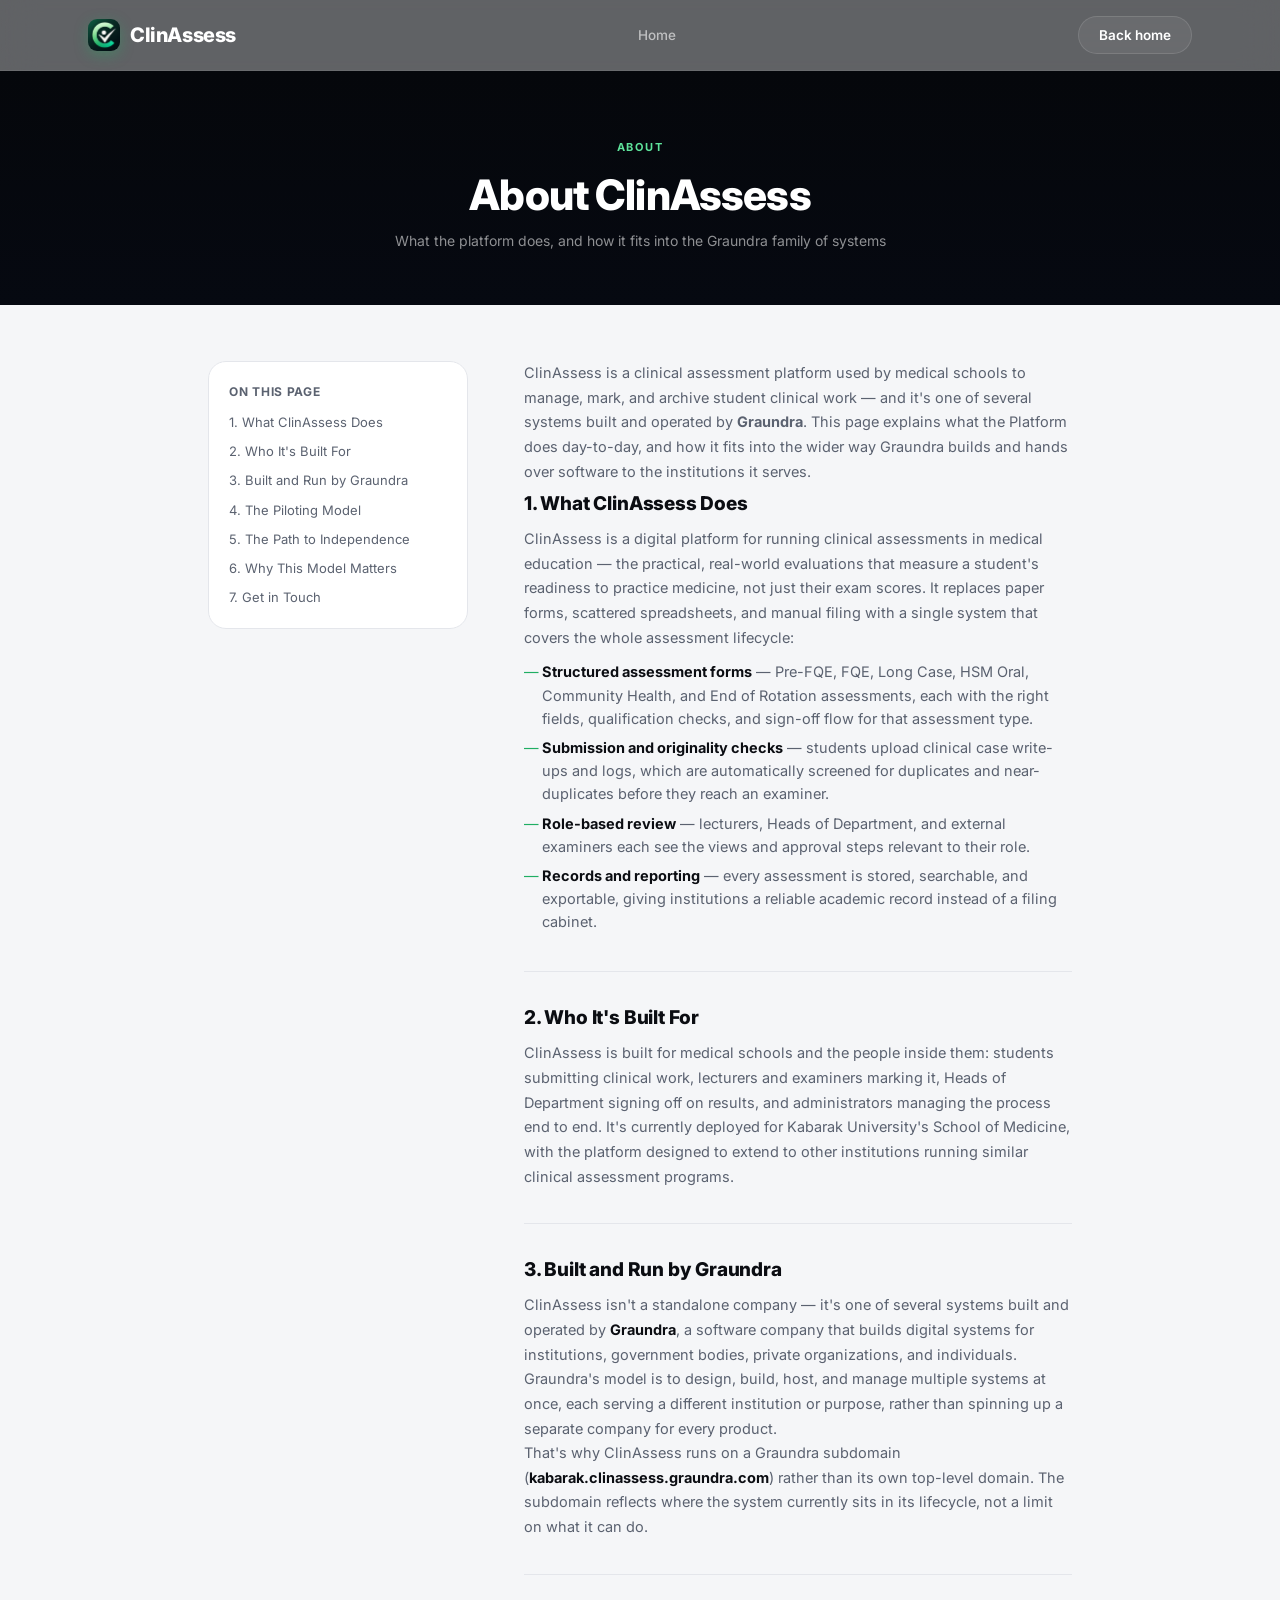
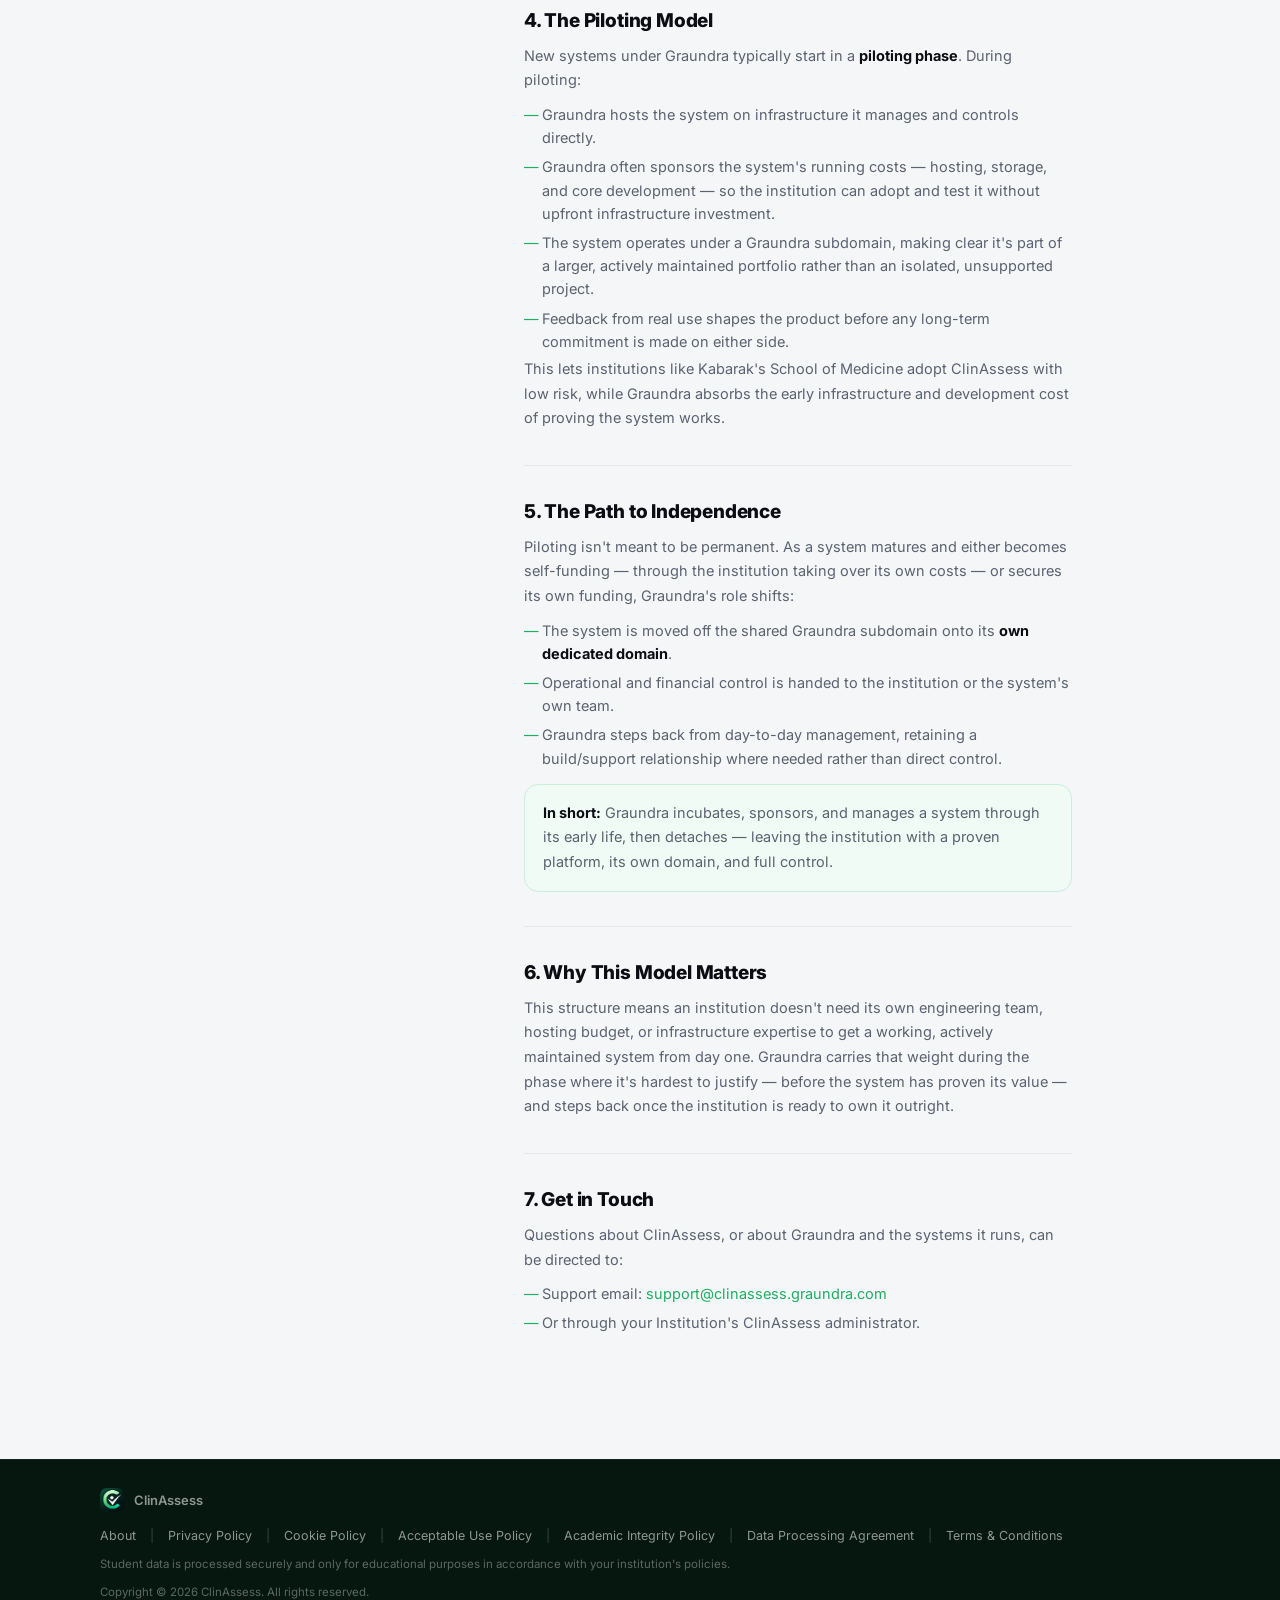
==== about.html @ 8326baac "Add files via upload" ====
<!DOCTYPE html>
  <html lang="en">
  <head>
  <meta charset="UTF-8">
  <meta name="viewport" content="width=device-width, initial-scale=1.0">
  <title>About — ClinAssess</title>
  <link rel="preconnect" href="https://fonts.googleapis.com">
  <link rel="preconnect" href="https://fonts.gstatic.com" crossorigin>
  <link href="https://fonts.googleapis.com/css2?family=Inter:wght@400;500;600;700;800&display=swap" rel="stylesheet">
  <style>
    :root{
    --bg:#05070B;
    --navy-1:#07130D;
    --navy-2:#0B2118;
    --violet:#1FAE63;
    --blue:#1FAE63;
    --cyan:#5EE39B;
    --paper:#F5F6F8;
    --paper-card:#FFFFFF;
    --ink:#0B0D12;
    --ink-soft:#5B6270;
    --line:#E4E6EB;
    --line-dark:rgba(255,255,255,.09);
    --white:#FFFFFF;
    --success:#33D17A;
  }
    
    *{margin:0;padding:0;box-sizing:border-box;}
    html{scroll-behavior:smooth;}
    body{font-family:'Inter',system-ui,sans-serif;background:var(--paper);color:var(--ink);-webkit-font-smoothing:antialiased;}
    a{color:var(--blue); text-decoration:none;}
    a:hover{text-decoration:underline;}
    ul{list-style:none;}
    header{position:sticky; top:0; z-index:60; background:rgba(5,7,11,.62); backdrop-filter:blur(18px) saturate(160%); -webkit-backdrop-filter:blur(18px) saturate(160%); border-bottom:1px solid rgba(255,255,255,.06);}
    .nav{max-width:1160px; margin:0 auto; display:flex; align-items:center; justify-content:space-between; padding:16px 28px;}
    .brand{display:flex; align-items:center; gap:10px;}
    .brand .mark{width:32px; height:32px; border-radius:9px; overflow:hidden; display:flex; align-items:center; justify-content:center; box-shadow:0 4px 14px rgba(31,174,99,.35);}
    .brand .mark img{width:100%; height:100%; object-fit:cover;}
    .brand .name{font-weight:800; font-size:20px; color:#fff; letter-spacing:-0.02em;}
    .nav-links{display:flex; align-items:center; gap:36px;}
    .nav-links a{font-size:13.5px; font-weight:500; color:rgba(255,255,255,.6); transition:color .15s; text-decoration:none;}
    .nav-links a:hover{color:#fff; text-decoration:none;}
    .btn{display:inline-flex; align-items:center; gap:8px; padding:10px 20px; border-radius:100px; font-weight:600; font-size:13.5px; border:1px solid transparent; cursor:pointer; transition:transform .18s ease, box-shadow .18s ease, background .18s ease, border-color .18s ease; text-decoration:none;}
    .btn-ghost-dark{background:rgba(255,255,255,.06); border-color:rgba(255,255,255,.12); color:#fff;}
    .btn-ghost-dark:hover{background:rgba(255,255,255,.1); border-color:rgba(255,255,255,.22); text-decoration:none;}
    .legal-hero{background:linear-gradient(180deg, var(--bg) 0%, #060911 100%); color:#fff; padding:64px 28px 56px; text-align:center;}
    .legal-hero .label{color:var(--cyan); font-size:11px; font-weight:700; letter-spacing:.16em; text-transform:uppercase;}
    .legal-hero h1{font-size:clamp(28px,4vw,42px); font-weight:800; letter-spacing:-0.02em; margin-top:14px;}
    .legal-hero p{margin-top:12px; color:rgba(255,255,255,.55); font-size:14px;}
    .legal-wrap{max-width:920px; margin:0 auto; padding:56px 28px 120px; display:grid; grid-template-columns:260px 1fr; gap:56px; align-items:start;}
    .legal-toc{position:sticky; top:96px; background:var(--paper-card); border:1px solid var(--line); border-radius:18px; padding:22px 20px;}
    .legal-toc b{display:block; font-size:12px; font-weight:700; letter-spacing:.06em; text-transform:uppercase; color:var(--ink-soft); margin-bottom:12px;}
    .legal-toc ul{display:flex; flex-direction:column; gap:9px; max-height:60vh; overflow-y:auto;}
    .legal-toc a{font-size:13px; color:var(--ink-soft); text-decoration:none; line-height:1.4;}
    .legal-toc a:hover{color:var(--blue);}
    .legal-content{min-width:0;}
    .legal-section{padding-bottom:34px; border-bottom:1px solid var(--line); margin-bottom:34px;}
    .legal-section:last-child{border-bottom:none; margin-bottom:0; padding-bottom:0;}
    .legal-section h2{font-size:19px; font-weight:800; letter-spacing:-0.01em; margin-bottom:12px; scroll-margin-top:96px;}
    .legal-section p{font-size:14.5px; line-height:1.7; color:var(--ink-soft);}
    .legal-section ul{margin:10px 0 4px; display:flex; flex-direction:column; gap:6px;}
    .legal-section li{font-size:14.5px; line-height:1.6; color:var(--ink-soft); padding-left:18px; position:relative;}
    .legal-section li::before{content:"—"; position:absolute; left:0; color:var(--blue);}
    .legal-section b{color:var(--ink); font-weight:700;}
    .callout{background:#F0FBF5; border:1px solid #C9EFDA; border-radius:14px; padding:16px 18px; font-size:13.5px; color:var(--ink-soft); line-height:1.6; margin-top:14px;}
    .callout b{color:var(--ink);}
    footer{padding:28px 28px 22px; background:#06170f; border-top:1px solid rgba(255,255,255,.06);}
    .footer-inner{max-width:1080px; margin:0 auto; display:flex; flex-direction:column; gap:14px;}
    .footer-top{display:flex; align-items:center; justify-content:space-between; flex-wrap:wrap; gap:16px;}
    .footer-brand{display:flex; align-items:center; gap:10px;}
    .footer-brand .mark{width:24px; height:24px; border-radius:7px; overflow:hidden; display:flex; align-items:center; justify-content:center;}
    .footer-brand .mark img{width:100%; height:100%; object-fit:cover;}
    .footer-brand span{font-size:13px; font-weight:600; color:rgba(255,255,255,.55);}
    .footer-links{display:flex; align-items:center; gap:14px; font-size:12.5px; flex-wrap:wrap; row-gap:8px;}
    .footer-links a{color:rgba(255,255,255,.55); text-decoration:none;}
    .footer-links a:hover{color:rgba(255,255,255,.85);}
    .footer-links .sep{color:rgba(255,255,255,.2);}
    .footer-copy{font-size:11.5px; color:rgba(255,255,255,.35);}
    @media (max-width:800px){
      .legal-wrap{grid-template-columns:1fr;}
      .legal-toc{position:static; max-height:none;}
      .legal-toc ul{max-height:none;}
      .nav-links{display:none;}
      .footer-top{flex-direction:column; align-items:flex-start;}
    }
  
  </style>
  </head>
  <body>

  <header>
  <div class="nav">
    <div class="brand">
      <div class="mark"><img src="[data-uri]" alt="ClinAssess"></div>
      <span class="name">ClinAssess</span>
    </div>
    <nav class="nav-links">
      <a href="/">Home</a>
    </nav>
    <a href="/" class="btn btn-ghost-dark">Back home</a>
  </div>
</header>

  <section class="legal-hero">
    <span class="label">About</span>
    <h1>About ClinAssess</h1>
    <p>What the platform does, and how it fits into the Graundra family of systems</p>
  </section>

  <div class="legal-wrap">
    <aside class="legal-toc">
      <b>On this page</b>
      <ul>
        <li><a href="#what-it-does">1. What ClinAssess Does</a></li>
        <li><a href="#who-its-for">2. Who It's Built For</a></li>
        <li><a href="#graundra">3. Built and Run by Graundra</a></li>
        <li><a href="#piloting-model">4. The Piloting Model</a></li>
        <li><a href="#path-to-independence">5. The Path to Independence</a></li>
        <li><a href="#why-it-matters">6. Why This Model Matters</a></li>
        <li><a href="#contact-about">7. Get in Touch</a></li>
      </ul>
    </aside>
    <main class="legal-content">
      <p style="font-size:14.5px; color:var(--ink-soft); line-height:1.7; margin-bottom:8px;">ClinAssess is a clinical assessment platform used by medical schools to manage, mark, and archive
      student clinical work — and it's one of several systems built and operated by <b>Graundra</b>. This page explains
      what the Platform does day-to-day, and how it fits into the wider way Graundra builds and hands over software
      to the institutions it serves.</p>
      
      <section class="legal-section" id="what-it-does">
        <h2>1. What ClinAssess Does</h2>
        <p>ClinAssess is a digital platform for running clinical assessments in medical education — the practical,
        real-world evaluations that measure a student's readiness to practice medicine, not just their exam scores.
        It replaces paper forms, scattered spreadsheets, and manual filing with a single system that covers the
        whole assessment lifecycle:</p>
        <ul>
          <li><b>Structured assessment forms</b> — Pre-FQE, FQE, Long Case, HSM Oral, Community Health, and End of Rotation assessments, each with the right fields, qualification checks, and sign-off flow for that assessment type.</li>
          <li><b>Submission and originality checks</b> — students upload clinical case write-ups and logs, which are automatically screened for duplicates and near-duplicates before they reach an examiner.</li>
          <li><b>Role-based review</b> — lecturers, Heads of Department, and external examiners each see the views and approval steps relevant to their role.</li>
          <li><b>Records and reporting</b> — every assessment is stored, searchable, and exportable, giving institutions a reliable academic record instead of a filing cabinet.</li>
        </ul>
      </section>

      <section class="legal-section" id="who-its-for">
        <h2>2. Who It's Built For</h2>
        <p>ClinAssess is built for medical schools and the people inside them: students submitting clinical work,
        lecturers and examiners marking it, Heads of Department signing off on results, and administrators managing
        the process end to end. It's currently deployed for Kabarak University's School of Medicine, with the
        platform designed to extend to other institutions running similar clinical assessment programs.</p>
      </section>

      <section class="legal-section" id="graundra">
        <h2>3. Built and Run by Graundra</h2>
        <p>ClinAssess isn't a standalone company — it's one of several systems built and operated by
        <b>Graundra</b>, a software company that builds digital systems for institutions, government bodies,
        private organizations, and individuals. Graundra's model is to design, build, host, and manage multiple
        systems at once, each serving a different institution or purpose, rather than spinning up a separate company
        for every product.</p>
        <p>That's why ClinAssess runs on a Graundra subdomain
        (<b>kabarak.clinassess.graundra.com</b>) rather than its own top-level domain. The subdomain reflects where
        the system currently sits in its lifecycle, not a limit on what it can do.</p>
      </section>

      <section class="legal-section" id="piloting-model">
        <h2>4. The Piloting Model</h2>
        <p>New systems under Graundra typically start in a <b>piloting phase</b>. During piloting:</p>
        <ul>
          <li>Graundra hosts the system on infrastructure it manages and controls directly.</li>
          <li>Graundra often sponsors the system's running costs — hosting, storage, and core development — so the institution can adopt and test it without upfront infrastructure investment.</li>
          <li>The system operates under a Graundra subdomain, making clear it's part of a larger, actively maintained portfolio rather than an isolated, unsupported project.</li>
          <li>Feedback from real use shapes the product before any long-term commitment is made on either side.</li>
        </ul>
        <p>This lets institutions like Kabarak's School of Medicine adopt ClinAssess with low risk, while Graundra
        absorbs the early infrastructure and development cost of proving the system works.</p>
      </section>

      <section class="legal-section" id="path-to-independence">
        <h2>5. The Path to Independence</h2>
        <p>Piloting isn't meant to be permanent. As a system matures and either becomes self-funding — through the
        institution taking over its own costs — or secures its own funding, Graundra's role shifts:</p>
        <ul>
          <li>The system is moved off the shared Graundra subdomain onto its <b>own dedicated domain</b>.</li>
          <li>Operational and financial control is handed to the institution or the system's own team.</li>
          <li>Graundra steps back from day-to-day management, retaining a build/support relationship where needed rather than direct control.</li>
        </ul>
        <p class="callout"><b>In short:</b> Graundra incubates, sponsors, and manages a system through its early
        life, then detaches — leaving the institution with a proven platform, its own domain, and full control.</p>
      </section>

      <section class="legal-section" id="why-it-matters">
        <h2>6. Why This Model Matters</h2>
        <p>This structure means an institution doesn't need its own engineering team, hosting budget, or
        infrastructure expertise to get a working, actively maintained system from day one. Graundra carries that
        weight during the phase where it's hardest to justify — before the system has proven its value — and steps
        back once the institution is ready to own it outright.</p>
      </section>

      <section class="legal-section" id="contact-about">
        <h2>7. Get in Touch</h2>
        <p>Questions about ClinAssess, or about Graundra and the systems it runs, can be directed to:</p>
        <ul>
          <li>Support email: <a href="mailto:support@clinassess.graundra.com">support@clinassess.graundra.com</a></li>
          <li>Or through your Institution's ClinAssess administrator.</li>
        </ul>
      </section>
    </main>
  </div>

  <footer>
    <div class="footer-inner">
      <div class="footer-top">
        <div class="footer-brand">
          <div class="mark"><img src="[data-uri]"></div>
          <span>ClinAssess</span>
        </div>
        <div class="footer-links">
          <a href="/about">About</a>
          <span class="sep">|</span>
          <a href="/privacy">Privacy Policy</a>
          <span class="sep">|</span>
          <a href="/cookies">Cookie Policy</a>
          <span class="sep">|</span>
          <a href="/acceptable-use">Acceptable Use Policy</a>
          <span class="sep">|</span>
          <a href="/academic-integrity">Academic Integrity Policy</a>
          <span class="sep">|</span>
          <a href="/dpa">Data Processing Agreement</a>
          <span class="sep">|</span>
          <a href="/terms">Terms & Conditions</a>
        </div>
      </div>
      <div class="footer-copy">Student data is processed securely and only for educational purposes in accordance with your institution's policies.</div>
      <div class="footer-copy">Copyright &copy; <span id="year"></span> ClinAssess. All rights reserved.</div>
    </div>
  </footer>

  <script>document.getElementById('year').textContent = new Date().getFullYear();</script>
  </body>
  </html>
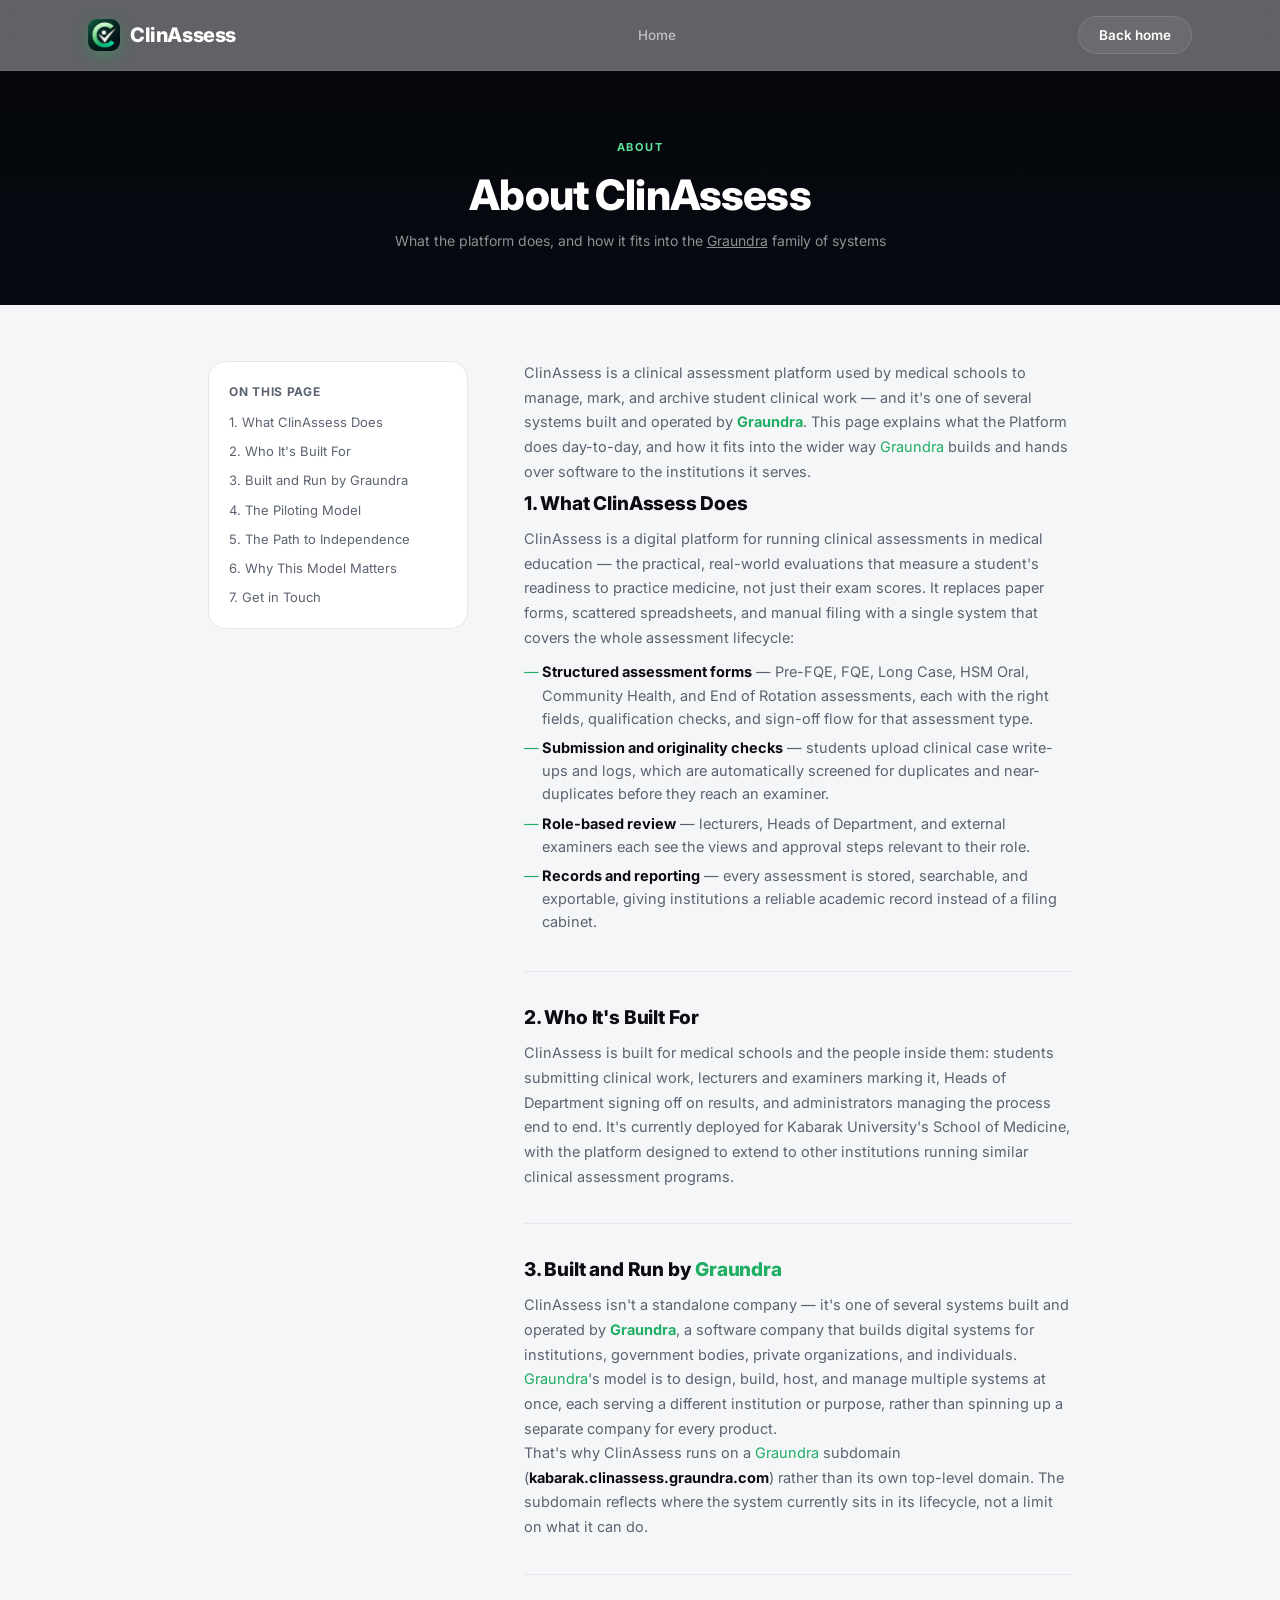
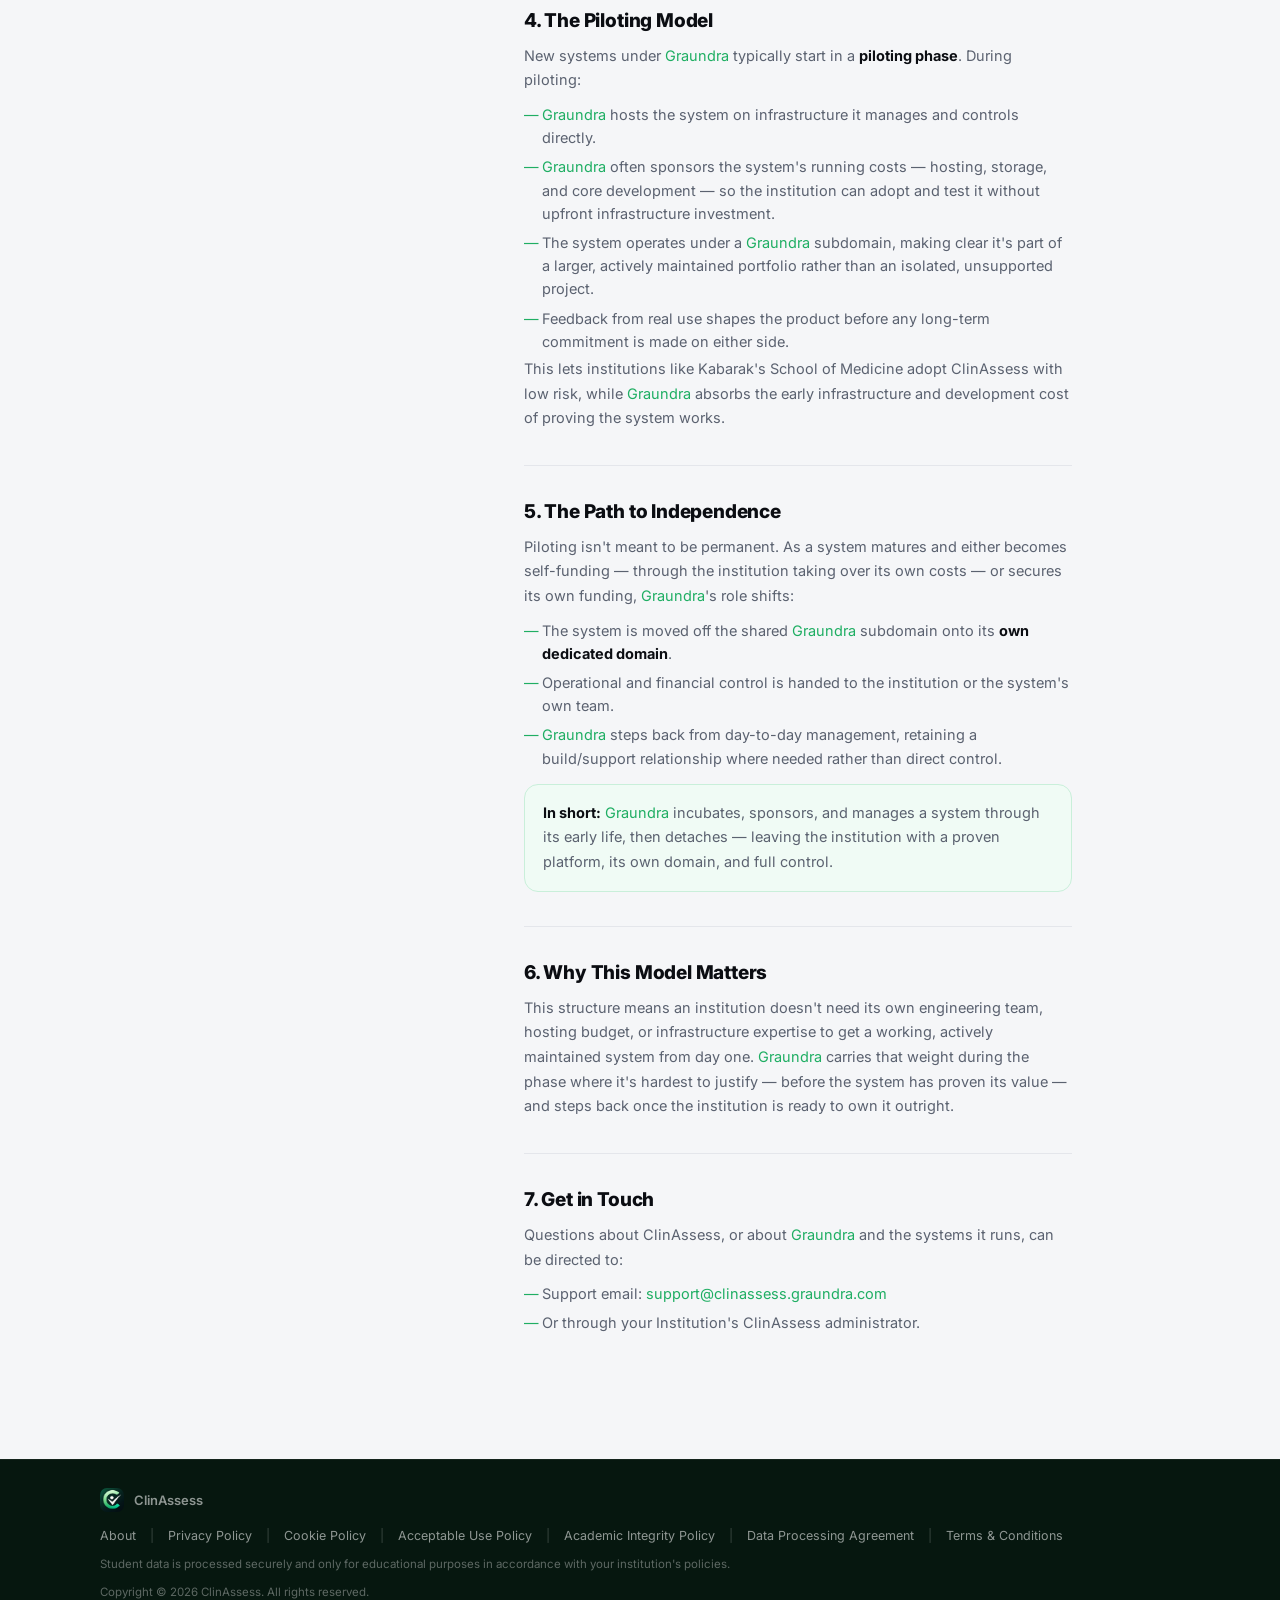
==== commit 0ccea3a9: "Link Graundra mentions to graundra.com" ====
--- a/about.html
+++ b/about.html
@@ -104,7 +104,7 @@
   <section class="legal-hero">
     <span class="label">About</span>
     <h1>About ClinAssess</h1>
-    <p>What the platform does, and how it fits into the Graundra family of systems</p>
+    <p>What the platform does, and how it fits into the <a href="https://graundra.com" style="color:inherit; text-decoration:underline;">Graundra</a> family of systems</p>
   </section>
 
   <div class="legal-wrap">
@@ -122,8 +122,8 @@
     </aside>
     <main class="legal-content">
       <p style="font-size:14.5px; color:var(--ink-soft); line-height:1.7; margin-bottom:8px;">ClinAssess is a clinical assessment platform used by medical schools to manage, mark, and archive
-      student clinical work — and it's one of several systems built and operated by <b>Graundra</b>. This page explains
-      what the Platform does day-to-day, and how it fits into the wider way Graundra builds and hands over software
+      student clinical work — and it's one of several systems built and operated by <b><a href="https://graundra.com" style="color:var(--blue);">Graundra</a></b>. This page explains
+      what the Platform does day-to-day, and how it fits into the wider way <a href="https://graundra.com" style="color:var(--blue);">Graundra</a> builds and hands over software
       to the institutions it serves.</p>
       
       <section class="legal-section" id="what-it-does">
@@ -149,54 +149,54 @@
       </section>
 
       <section class="legal-section" id="graundra">
-        <h2>3. Built and Run by Graundra</h2>
+        <h2>3. Built and Run by <a href="https://graundra.com" style="color:var(--blue);">Graundra</a></h2>
         <p>ClinAssess isn't a standalone company — it's one of several systems built and operated by
-        <b>Graundra</b>, a software company that builds digital systems for institutions, government bodies,
-        private organizations, and individuals. Graundra's model is to design, build, host, and manage multiple
+        <b><a href="https://graundra.com" style="color:var(--blue);">Graundra</a></b>, a software company that builds digital systems for institutions, government bodies,
+        private organizations, and individuals. <a href="https://graundra.com" style="color:var(--blue);">Graundra</a>'s model is to design, build, host, and manage multiple
         systems at once, each serving a different institution or purpose, rather than spinning up a separate company
         for every product.</p>
-        <p>That's why ClinAssess runs on a Graundra subdomain
+        <p>That's why ClinAssess runs on a <a href="https://graundra.com" style="color:var(--blue);">Graundra</a> subdomain
         (<b>kabarak.clinassess.graundra.com</b>) rather than its own top-level domain. The subdomain reflects where
         the system currently sits in its lifecycle, not a limit on what it can do.</p>
       </section>
 
       <section class="legal-section" id="piloting-model">
         <h2>4. The Piloting Model</h2>
-        <p>New systems under Graundra typically start in a <b>piloting phase</b>. During piloting:</p>
-        <ul>
-          <li>Graundra hosts the system on infrastructure it manages and controls directly.</li>
-          <li>Graundra often sponsors the system's running costs — hosting, storage, and core development — so the institution can adopt and test it without upfront infrastructure investment.</li>
-          <li>The system operates under a Graundra subdomain, making clear it's part of a larger, actively maintained portfolio rather than an isolated, unsupported project.</li>
+        <p>New systems under <a href="https://graundra.com" style="color:var(--blue);">Graundra</a> typically start in a <b>piloting phase</b>. During piloting:</p>
+        <ul>
+          <li><a href="https://graundra.com" style="color:var(--blue);">Graundra</a> hosts the system on infrastructure it manages and controls directly.</li>
+          <li><a href="https://graundra.com" style="color:var(--blue);">Graundra</a> often sponsors the system's running costs — hosting, storage, and core development — so the institution can adopt and test it without upfront infrastructure investment.</li>
+          <li>The system operates under a <a href="https://graundra.com" style="color:var(--blue);">Graundra</a> subdomain, making clear it's part of a larger, actively maintained portfolio rather than an isolated, unsupported project.</li>
           <li>Feedback from real use shapes the product before any long-term commitment is made on either side.</li>
         </ul>
-        <p>This lets institutions like Kabarak's School of Medicine adopt ClinAssess with low risk, while Graundra
+        <p>This lets institutions like Kabarak's School of Medicine adopt ClinAssess with low risk, while <a href="https://graundra.com" style="color:var(--blue);">Graundra</a>
         absorbs the early infrastructure and development cost of proving the system works.</p>
       </section>
 
       <section class="legal-section" id="path-to-independence">
         <h2>5. The Path to Independence</h2>
         <p>Piloting isn't meant to be permanent. As a system matures and either becomes self-funding — through the
-        institution taking over its own costs — or secures its own funding, Graundra's role shifts:</p>
-        <ul>
-          <li>The system is moved off the shared Graundra subdomain onto its <b>own dedicated domain</b>.</li>
+        institution taking over its own costs — or secures its own funding, <a href="https://graundra.com" style="color:var(--blue);">Graundra</a>'s role shifts:</p>
+        <ul>
+          <li>The system is moved off the shared <a href="https://graundra.com" style="color:var(--blue);">Graundra</a> subdomain onto its <b>own dedicated domain</b>.</li>
           <li>Operational and financial control is handed to the institution or the system's own team.</li>
-          <li>Graundra steps back from day-to-day management, retaining a build/support relationship where needed rather than direct control.</li>
-        </ul>
-        <p class="callout"><b>In short:</b> Graundra incubates, sponsors, and manages a system through its early
+          <li><a href="https://graundra.com" style="color:var(--blue);">Graundra</a> steps back from day-to-day management, retaining a build/support relationship where needed rather than direct control.</li>
+        </ul>
+        <p class="callout"><b>In short:</b> <a href="https://graundra.com" style="color:var(--blue);">Graundra</a> incubates, sponsors, and manages a system through its early
         life, then detaches — leaving the institution with a proven platform, its own domain, and full control.</p>
       </section>
 
       <section class="legal-section" id="why-it-matters">
         <h2>6. Why This Model Matters</h2>
         <p>This structure means an institution doesn't need its own engineering team, hosting budget, or
-        infrastructure expertise to get a working, actively maintained system from day one. Graundra carries that
+        infrastructure expertise to get a working, actively maintained system from day one. <a href="https://graundra.com" style="color:var(--blue);">Graundra</a> carries that
         weight during the phase where it's hardest to justify — before the system has proven its value — and steps
         back once the institution is ready to own it outright.</p>
       </section>
 
       <section class="legal-section" id="contact-about">
         <h2>7. Get in Touch</h2>
-        <p>Questions about ClinAssess, or about Graundra and the systems it runs, can be directed to:</p>
+        <p>Questions about ClinAssess, or about <a href="https://graundra.com" style="color:var(--blue);">Graundra</a> and the systems it runs, can be directed to:</p>
         <ul>
           <li>Support email: <a href="mailto:support@clinassess.graundra.com">support@clinassess.graundra.com</a></li>
           <li>Or through your Institution's ClinAssess administrator.</li>
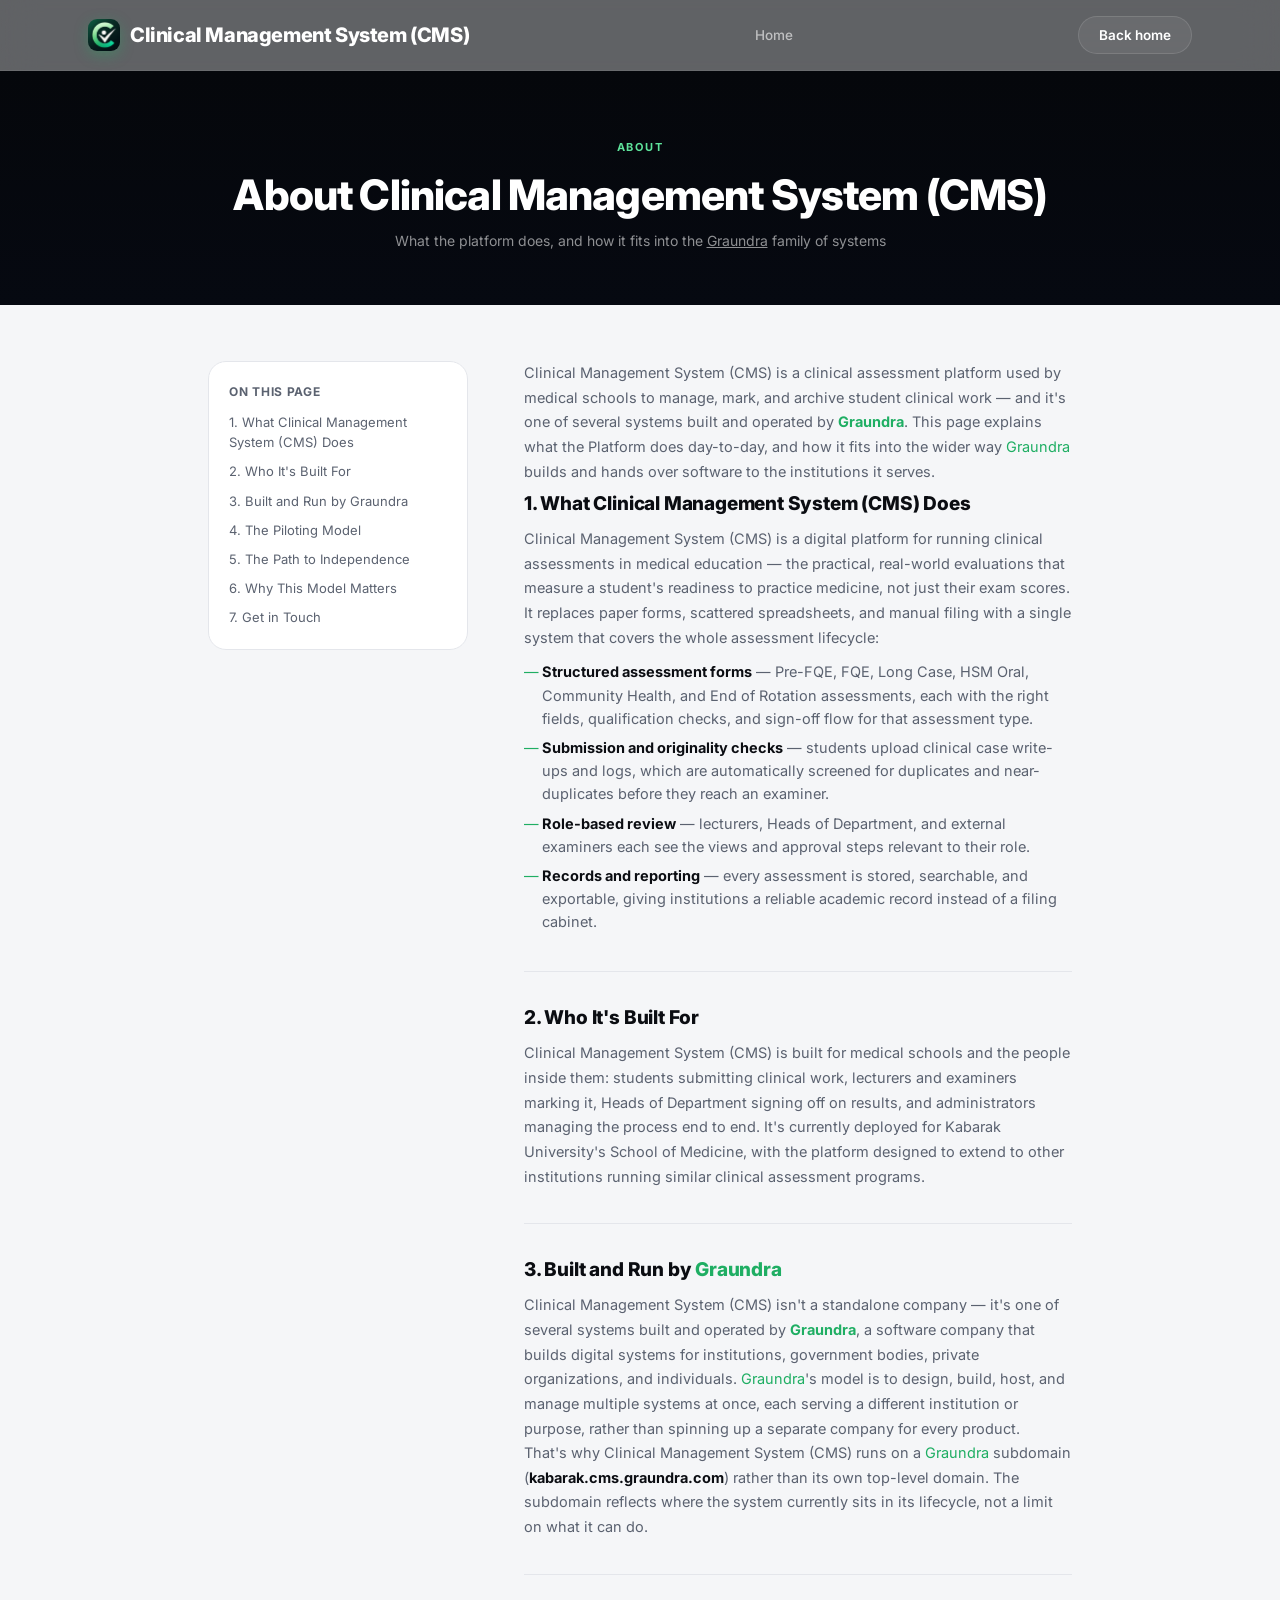
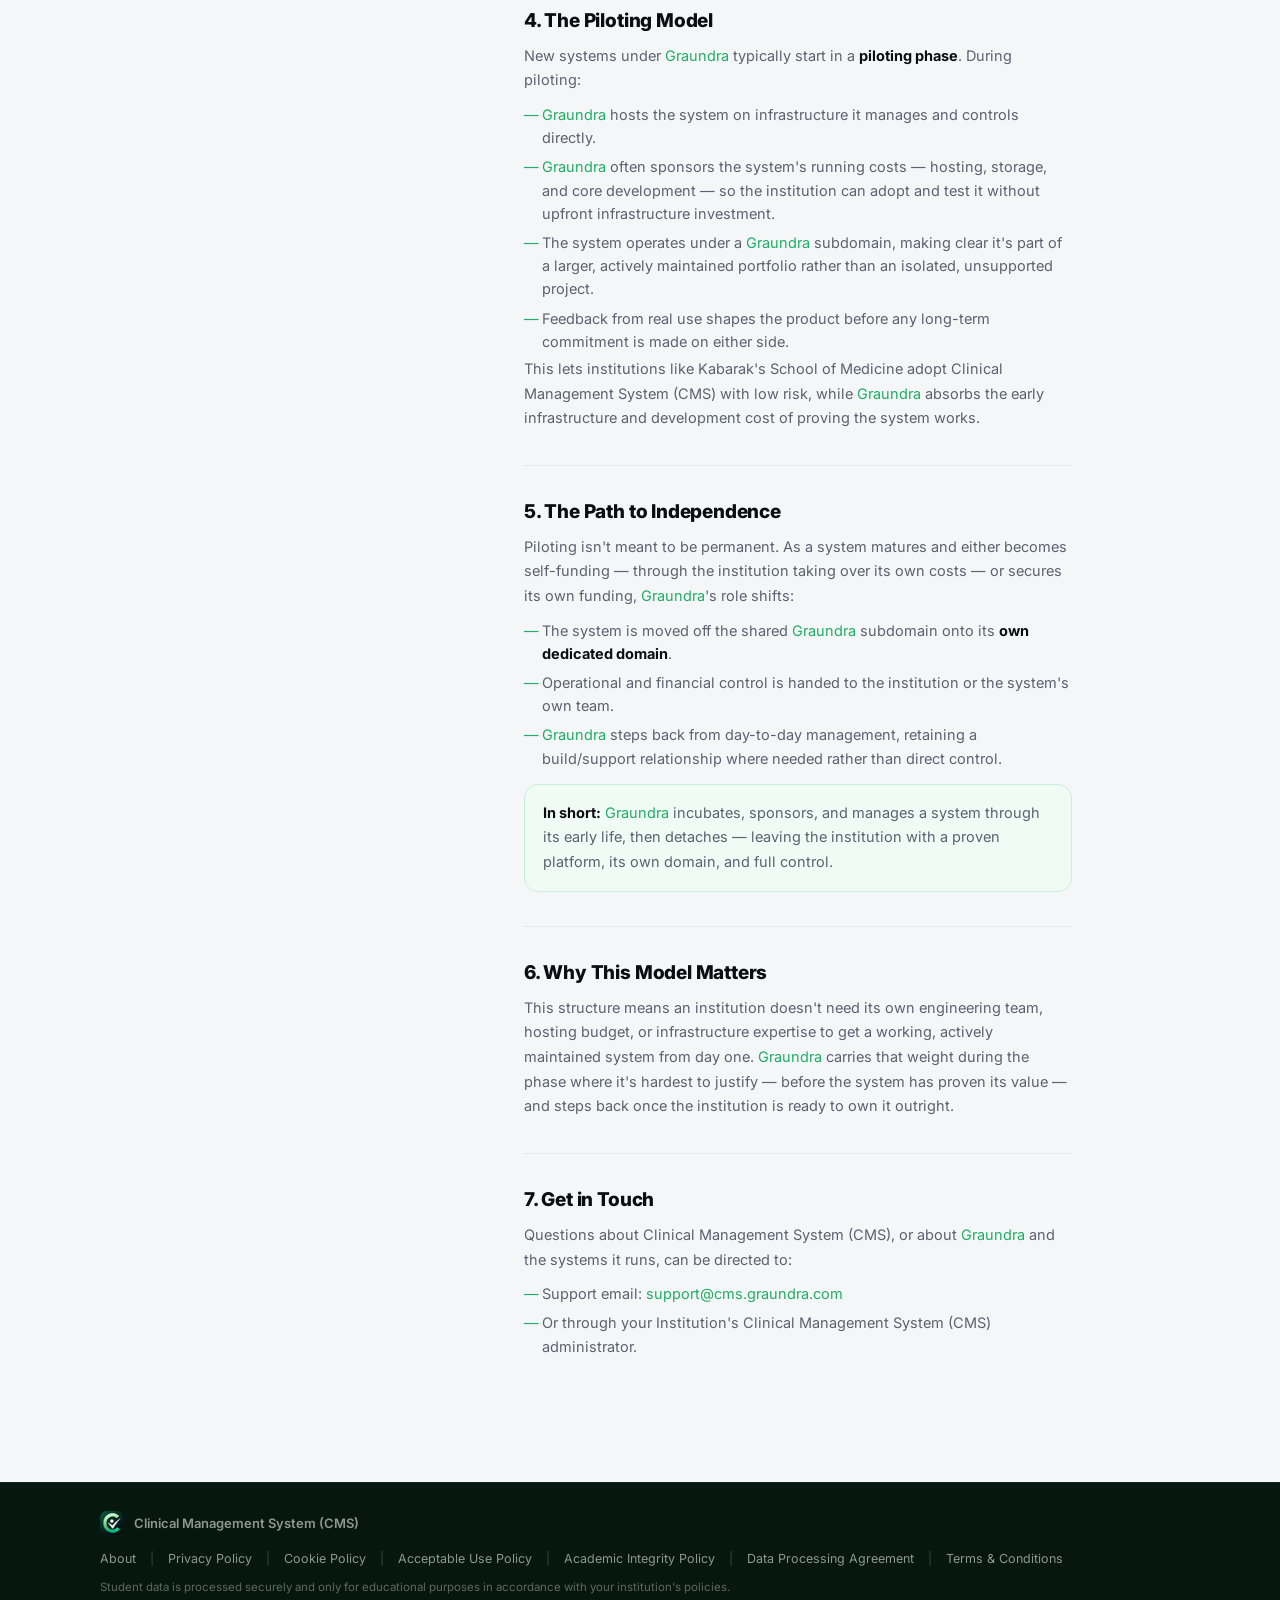
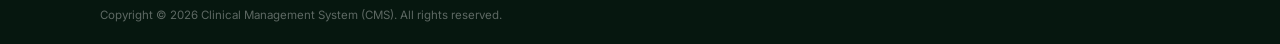
==== commit d0cc1235: "Rebrand: Rename ClinAssess to Clinical Management System (CMS)" ====
--- a/about.html
+++ b/about.html
@@ -3,7 +3,7 @@
   <head>
   <meta charset="UTF-8">
   <meta name="viewport" content="width=device-width, initial-scale=1.0">
-  <title>About — ClinAssess</title>
+  <title>About — Clinical Management System (CMS)</title>
   <link rel="preconnect" href="https://fonts.googleapis.com">
   <link rel="preconnect" href="https://fonts.gstatic.com" crossorigin>
   <link href="https://fonts.googleapis.com/css2?family=Inter:wght@400;500;600;700;800&display=swap" rel="stylesheet">
@@ -91,8 +91,8 @@
   <header>
   <div class="nav">
     <div class="brand">
-      <div class="mark"><img src="[data-uri]" alt="ClinAssess"></div>
-      <span class="name">ClinAssess</span>
+      <div class="mark"><img src="[data-uri]" alt="Clinical Management System (CMS)"></div>
+      <span class="name">Clinical Management System (CMS)</span>
     </div>
     <nav class="nav-links">
       <a href="/">Home</a>
@@ -103,7 +103,7 @@
 
   <section class="legal-hero">
     <span class="label">About</span>
-    <h1>About ClinAssess</h1>
+    <h1>About Clinical Management System (CMS)</h1>
     <p>What the platform does, and how it fits into the <a href="https://graundra.com" style="color:inherit; text-decoration:underline;">Graundra</a> family of systems</p>
   </section>
 
@@ -111,7 +111,7 @@
     <aside class="legal-toc">
       <b>On this page</b>
       <ul>
-        <li><a href="#what-it-does">1. What ClinAssess Does</a></li>
+        <li><a href="#what-it-does">1. What Clinical Management System (CMS) Does</a></li>
         <li><a href="#who-its-for">2. Who It's Built For</a></li>
         <li><a href="#graundra">3. Built and Run by Graundra</a></li>
         <li><a href="#piloting-model">4. The Piloting Model</a></li>
@@ -121,14 +121,14 @@
       </ul>
     </aside>
     <main class="legal-content">
-      <p style="font-size:14.5px; color:var(--ink-soft); line-height:1.7; margin-bottom:8px;">ClinAssess is a clinical assessment platform used by medical schools to manage, mark, and archive
+      <p style="font-size:14.5px; color:var(--ink-soft); line-height:1.7; margin-bottom:8px;">Clinical Management System (CMS) is a clinical assessment platform used by medical schools to manage, mark, and archive
       student clinical work — and it's one of several systems built and operated by <b><a href="https://graundra.com" style="color:var(--blue);">Graundra</a></b>. This page explains
       what the Platform does day-to-day, and how it fits into the wider way <a href="https://graundra.com" style="color:var(--blue);">Graundra</a> builds and hands over software
       to the institutions it serves.</p>
       
       <section class="legal-section" id="what-it-does">
-        <h2>1. What ClinAssess Does</h2>
-        <p>ClinAssess is a digital platform for running clinical assessments in medical education — the practical,
+        <h2>1. What Clinical Management System (CMS) Does</h2>
+        <p>Clinical Management System (CMS) is a digital platform for running clinical assessments in medical education — the practical,
         real-world evaluations that measure a student's readiness to practice medicine, not just their exam scores.
         It replaces paper forms, scattered spreadsheets, and manual filing with a single system that covers the
         whole assessment lifecycle:</p>
@@ -142,7 +142,7 @@
 
       <section class="legal-section" id="who-its-for">
         <h2>2. Who It's Built For</h2>
-        <p>ClinAssess is built for medical schools and the people inside them: students submitting clinical work,
+        <p>Clinical Management System (CMS) is built for medical schools and the people inside them: students submitting clinical work,
         lecturers and examiners marking it, Heads of Department signing off on results, and administrators managing
         the process end to end. It's currently deployed for Kabarak University's School of Medicine, with the
         platform designed to extend to other institutions running similar clinical assessment programs.</p>
@@ -150,13 +150,13 @@
 
       <section class="legal-section" id="graundra">
         <h2>3. Built and Run by <a href="https://graundra.com" style="color:var(--blue);">Graundra</a></h2>
-        <p>ClinAssess isn't a standalone company — it's one of several systems built and operated by
+        <p>Clinical Management System (CMS) isn't a standalone company — it's one of several systems built and operated by
         <b><a href="https://graundra.com" style="color:var(--blue);">Graundra</a></b>, a software company that builds digital systems for institutions, government bodies,
         private organizations, and individuals. <a href="https://graundra.com" style="color:var(--blue);">Graundra</a>'s model is to design, build, host, and manage multiple
         systems at once, each serving a different institution or purpose, rather than spinning up a separate company
         for every product.</p>
-        <p>That's why ClinAssess runs on a <a href="https://graundra.com" style="color:var(--blue);">Graundra</a> subdomain
-        (<b>kabarak.clinassess.graundra.com</b>) rather than its own top-level domain. The subdomain reflects where
+        <p>That's why Clinical Management System (CMS) runs on a <a href="https://graundra.com" style="color:var(--blue);">Graundra</a> subdomain
+        (<b>kabarak.cms.graundra.com</b>) rather than its own top-level domain. The subdomain reflects where
         the system currently sits in its lifecycle, not a limit on what it can do.</p>
       </section>
 
@@ -169,7 +169,7 @@
           <li>The system operates under a <a href="https://graundra.com" style="color:var(--blue);">Graundra</a> subdomain, making clear it's part of a larger, actively maintained portfolio rather than an isolated, unsupported project.</li>
           <li>Feedback from real use shapes the product before any long-term commitment is made on either side.</li>
         </ul>
-        <p>This lets institutions like Kabarak's School of Medicine adopt ClinAssess with low risk, while <a href="https://graundra.com" style="color:var(--blue);">Graundra</a>
+        <p>This lets institutions like Kabarak's School of Medicine adopt Clinical Management System (CMS) with low risk, while <a href="https://graundra.com" style="color:var(--blue);">Graundra</a>
         absorbs the early infrastructure and development cost of proving the system works.</p>
       </section>
 
@@ -196,10 +196,10 @@
 
       <section class="legal-section" id="contact-about">
         <h2>7. Get in Touch</h2>
-        <p>Questions about ClinAssess, or about <a href="https://graundra.com" style="color:var(--blue);">Graundra</a> and the systems it runs, can be directed to:</p>
-        <ul>
-          <li>Support email: <a href="mailto:support@clinassess.graundra.com">support@clinassess.graundra.com</a></li>
-          <li>Or through your Institution's ClinAssess administrator.</li>
+        <p>Questions about Clinical Management System (CMS), or about <a href="https://graundra.com" style="color:var(--blue);">Graundra</a> and the systems it runs, can be directed to:</p>
+        <ul>
+          <li>Support email: <a href="mailto:support@cms.graundra.com">support@cms.graundra.com</a></li>
+          <li>Or through your Institution's Clinical Management System (CMS) administrator.</li>
         </ul>
       </section>
     </main>
@@ -210,7 +210,7 @@
       <div class="footer-top">
         <div class="footer-brand">
           <div class="mark"><img src="[data-uri]"></div>
-          <span>ClinAssess</span>
+          <span>Clinical Management System (CMS)</span>
         </div>
         <div class="footer-links">
           <a href="/about">About</a>
@@ -229,7 +229,7 @@
         </div>
       </div>
       <div class="footer-copy">Student data is processed securely and only for educational purposes in accordance with your institution's policies.</div>
-      <div class="footer-copy">Copyright &copy; <span id="year"></span> ClinAssess. All rights reserved.</div>
+      <div class="footer-copy">Copyright &copy; <span id="year"></span> Clinical Management System (CMS). All rights reserved.</div>
     </div>
   </footer>
 
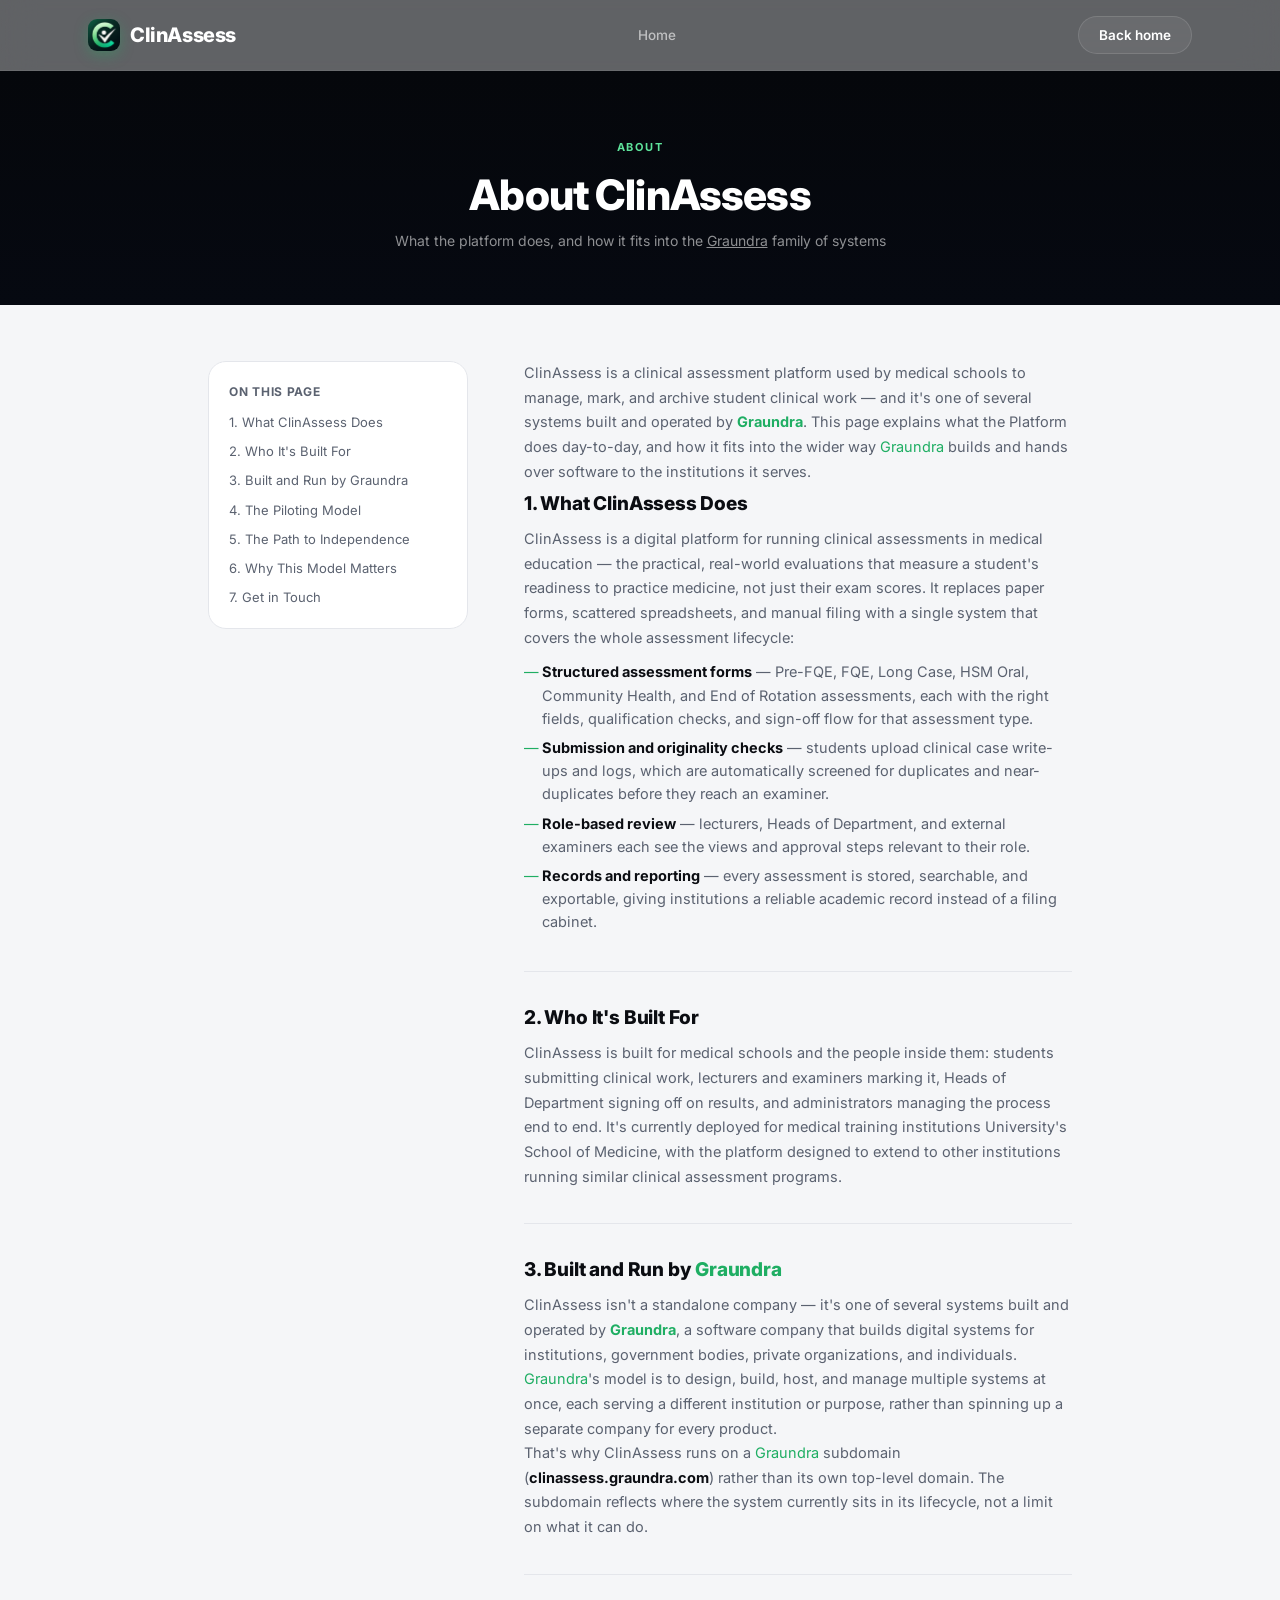
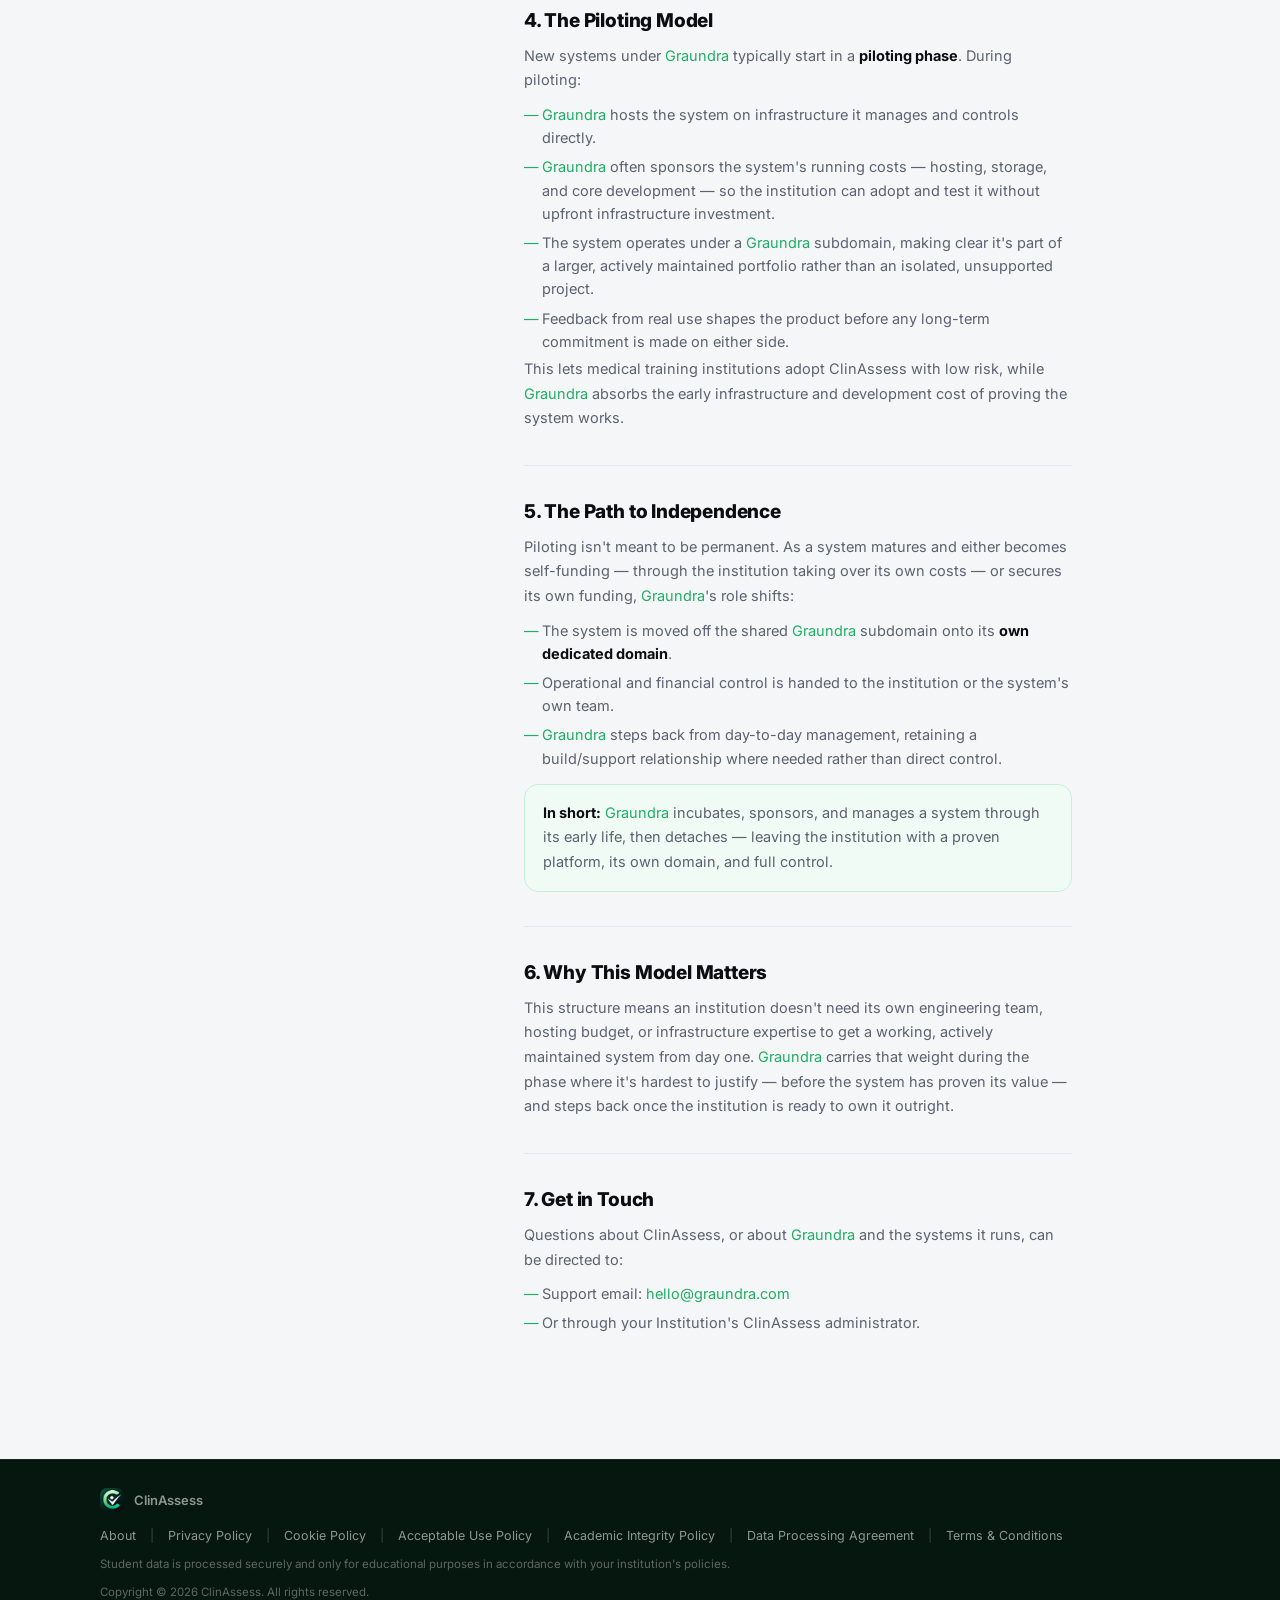
==== commit b8a5d34a: "Use ClinAssess branding across policy pages" ====
--- a/about.html
+++ b/about.html
@@ -3,7 +3,7 @@
   <head>
   <meta charset="UTF-8">
   <meta name="viewport" content="width=device-width, initial-scale=1.0">
-  <title>About — Clinical Management System (CMS)</title>
+  <title>About — ClinAssess</title>
   <link rel="preconnect" href="https://fonts.googleapis.com">
   <link rel="preconnect" href="https://fonts.gstatic.com" crossorigin>
   <link href="https://fonts.googleapis.com/css2?family=Inter:wght@400;500;600;700;800&display=swap" rel="stylesheet">
@@ -91,8 +91,8 @@
   <header>
   <div class="nav">
     <div class="brand">
-      <div class="mark"><img src="[data-uri]" alt="Clinical Management System (CMS)"></div>
-      <span class="name">Clinical Management System (CMS)</span>
+      <div class="mark"><img src="[data-uri]" alt="ClinAssess"></div>
+      <span class="name">ClinAssess</span>
     </div>
     <nav class="nav-links">
       <a href="/">Home</a>
@@ -103,7 +103,7 @@
 
   <section class="legal-hero">
     <span class="label">About</span>
-    <h1>About Clinical Management System (CMS)</h1>
+    <h1>About ClinAssess</h1>
     <p>What the platform does, and how it fits into the <a href="https://graundra.com" style="color:inherit; text-decoration:underline;">Graundra</a> family of systems</p>
   </section>
 
@@ -111,7 +111,7 @@
     <aside class="legal-toc">
       <b>On this page</b>
       <ul>
-        <li><a href="#what-it-does">1. What Clinical Management System (CMS) Does</a></li>
+        <li><a href="#what-it-does">1. What ClinAssess Does</a></li>
         <li><a href="#who-its-for">2. Who It's Built For</a></li>
         <li><a href="#graundra">3. Built and Run by Graundra</a></li>
         <li><a href="#piloting-model">4. The Piloting Model</a></li>
@@ -121,14 +121,14 @@
       </ul>
     </aside>
     <main class="legal-content">
-      <p style="font-size:14.5px; color:var(--ink-soft); line-height:1.7; margin-bottom:8px;">Clinical Management System (CMS) is a clinical assessment platform used by medical schools to manage, mark, and archive
+      <p style="font-size:14.5px; color:var(--ink-soft); line-height:1.7; margin-bottom:8px;">ClinAssess is a clinical assessment platform used by medical schools to manage, mark, and archive
       student clinical work — and it's one of several systems built and operated by <b><a href="https://graundra.com" style="color:var(--blue);">Graundra</a></b>. This page explains
       what the Platform does day-to-day, and how it fits into the wider way <a href="https://graundra.com" style="color:var(--blue);">Graundra</a> builds and hands over software
       to the institutions it serves.</p>
       
       <section class="legal-section" id="what-it-does">
-        <h2>1. What Clinical Management System (CMS) Does</h2>
-        <p>Clinical Management System (CMS) is a digital platform for running clinical assessments in medical education — the practical,
+        <h2>1. What ClinAssess Does</h2>
+        <p>ClinAssess is a digital platform for running clinical assessments in medical education — the practical,
         real-world evaluations that measure a student's readiness to practice medicine, not just their exam scores.
         It replaces paper forms, scattered spreadsheets, and manual filing with a single system that covers the
         whole assessment lifecycle:</p>
@@ -142,21 +142,21 @@
 
       <section class="legal-section" id="who-its-for">
         <h2>2. Who It's Built For</h2>
-        <p>Clinical Management System (CMS) is built for medical schools and the people inside them: students submitting clinical work,
+        <p>ClinAssess is built for medical schools and the people inside them: students submitting clinical work,
         lecturers and examiners marking it, Heads of Department signing off on results, and administrators managing
-        the process end to end. It's currently deployed for Kabarak University's School of Medicine, with the
+        the process end to end. It's currently deployed for medical training institutions University's School of Medicine, with the
         platform designed to extend to other institutions running similar clinical assessment programs.</p>
       </section>
 
       <section class="legal-section" id="graundra">
         <h2>3. Built and Run by <a href="https://graundra.com" style="color:var(--blue);">Graundra</a></h2>
-        <p>Clinical Management System (CMS) isn't a standalone company — it's one of several systems built and operated by
+        <p>ClinAssess isn't a standalone company — it's one of several systems built and operated by
         <b><a href="https://graundra.com" style="color:var(--blue);">Graundra</a></b>, a software company that builds digital systems for institutions, government bodies,
         private organizations, and individuals. <a href="https://graundra.com" style="color:var(--blue);">Graundra</a>'s model is to design, build, host, and manage multiple
         systems at once, each serving a different institution or purpose, rather than spinning up a separate company
         for every product.</p>
-        <p>That's why Clinical Management System (CMS) runs on a <a href="https://graundra.com" style="color:var(--blue);">Graundra</a> subdomain
-        (<b>kabarak.cms.graundra.com</b>) rather than its own top-level domain. The subdomain reflects where
+        <p>That's why ClinAssess runs on a <a href="https://graundra.com" style="color:var(--blue);">Graundra</a> subdomain
+        (<b>clinassess.graundra.com</b>) rather than its own top-level domain. The subdomain reflects where
         the system currently sits in its lifecycle, not a limit on what it can do.</p>
       </section>
 
@@ -169,7 +169,7 @@
           <li>The system operates under a <a href="https://graundra.com" style="color:var(--blue);">Graundra</a> subdomain, making clear it's part of a larger, actively maintained portfolio rather than an isolated, unsupported project.</li>
           <li>Feedback from real use shapes the product before any long-term commitment is made on either side.</li>
         </ul>
-        <p>This lets institutions like Kabarak's School of Medicine adopt Clinical Management System (CMS) with low risk, while <a href="https://graundra.com" style="color:var(--blue);">Graundra</a>
+        <p>This lets medical training institutions adopt ClinAssess with low risk, while <a href="https://graundra.com" style="color:var(--blue);">Graundra</a>
         absorbs the early infrastructure and development cost of proving the system works.</p>
       </section>
 
@@ -196,10 +196,10 @@
 
       <section class="legal-section" id="contact-about">
         <h2>7. Get in Touch</h2>
-        <p>Questions about Clinical Management System (CMS), or about <a href="https://graundra.com" style="color:var(--blue);">Graundra</a> and the systems it runs, can be directed to:</p>
-        <ul>
-          <li>Support email: <a href="mailto:support@cms.graundra.com">support@cms.graundra.com</a></li>
-          <li>Or through your Institution's Clinical Management System (CMS) administrator.</li>
+        <p>Questions about ClinAssess, or about <a href="https://graundra.com" style="color:var(--blue);">Graundra</a> and the systems it runs, can be directed to:</p>
+        <ul>
+          <li>Support email: <a href="mailto:hello@graundra.com">hello@graundra.com</a></li>
+          <li>Or through your Institution's ClinAssess administrator.</li>
         </ul>
       </section>
     </main>
@@ -210,7 +210,7 @@
       <div class="footer-top">
         <div class="footer-brand">
           <div class="mark"><img src="[data-uri]"></div>
-          <span>Clinical Management System (CMS)</span>
+          <span>ClinAssess</span>
         </div>
         <div class="footer-links">
           <a href="/about">About</a>
@@ -229,7 +229,7 @@
         </div>
       </div>
       <div class="footer-copy">Student data is processed securely and only for educational purposes in accordance with your institution's policies.</div>
-      <div class="footer-copy">Copyright &copy; <span id="year"></span> Clinical Management System (CMS). All rights reserved.</div>
+      <div class="footer-copy">Copyright &copy; <span id="year"></span> ClinAssess. All rights reserved.</div>
     </div>
   </footer>
 
